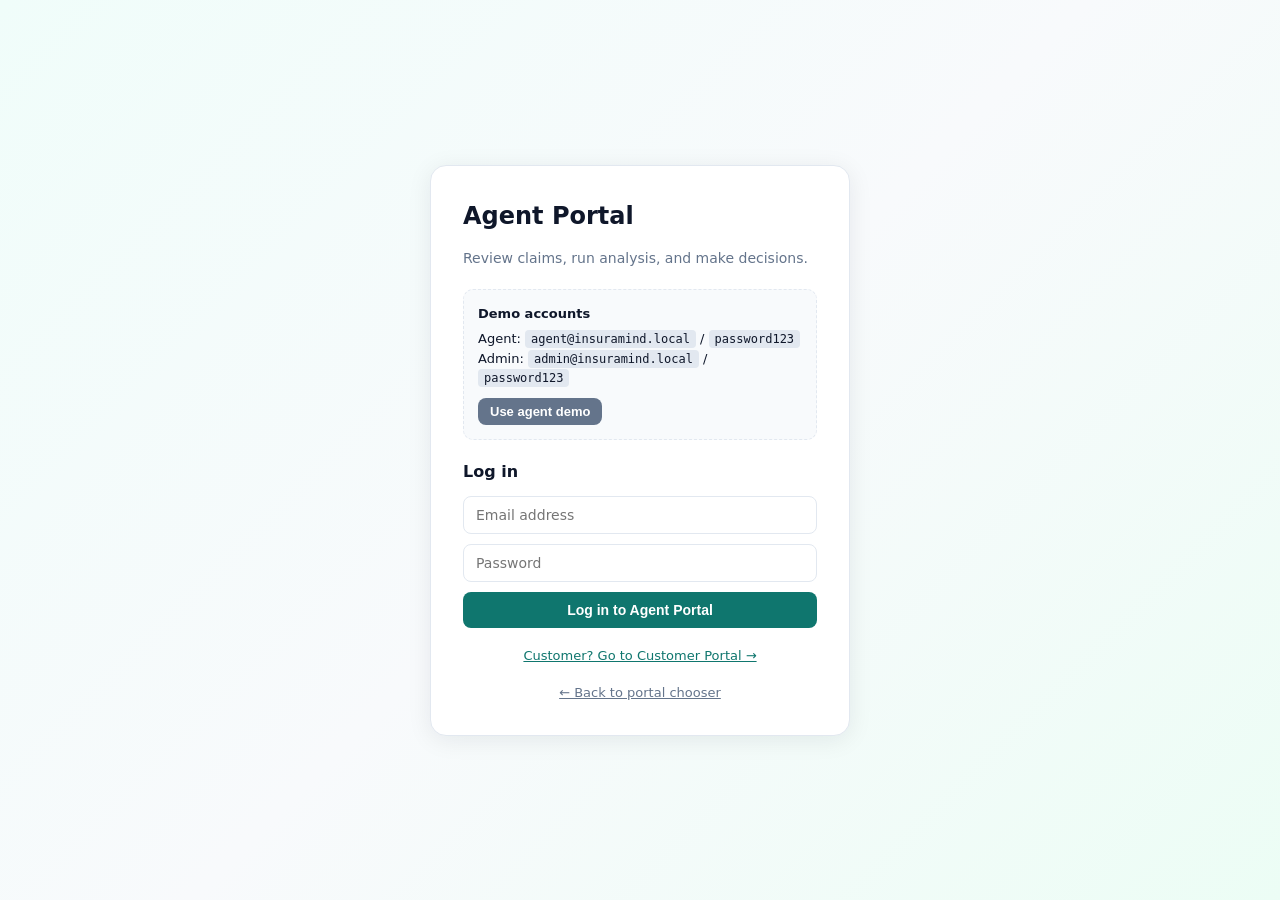
==== frontend/agent/index.html @ e440d272 "feat: initial release of Agentic Insurance Platform" ====
<!DOCTYPE html>
<html lang="en">
<head>
  <meta charset="UTF-8" />
  <meta name="viewport" content="width=device-width, initial-scale=1.0" />
  <title>Agent Portal - InsuraMind AI</title>
  <link rel="stylesheet" href="../assets/css/style.css?v=4" />
</head>
<body class="portal-agent" data-login-redirect="../pages/fraud-monitor.html" data-register-enabled="false" data-allowed-roles="agent,admin">
  <div class="auth-wrap">
    <div class="auth-card">
      <h2>Agent Portal</h2>
      <p class="subtitle">Review claims, run analysis, and make decisions.</p>

      <div class="demo-box">
        <strong>Demo accounts</strong>
        Agent: <code>agent@insuramind.local</code> / <code>password123</code><br />
        Admin: <code>admin@insuramind.local</code> / <code>password123</code><br />
        <button type="button" class="small secondary" style="margin-top:10px;" onclick="fillDemoCredentials('agent@insuramind.local', 'password123')">Use agent demo</button>
      </div>

      <div id="auth-error" class="error"></div>

      <h3 style="font-size:16px; margin-bottom:12px;">Log in</h3>
      <form onsubmit="handleLogin(event)">
        <input id="login-email" type="email" placeholder="Email address" required />
        <input id="login-password" type="password" placeholder="Password" required />
        <button type="submit" style="width:100%;">Log in to Agent Portal</button>
      </form>

      <a class="portal-link" href="../customer/index.html">Customer? Go to Customer Portal →</a>
      <a class="portal-link muted" href="../index.html">← Back to portal chooser</a>
    </div>
  </div>

  <script src="../assets/js/state.js?v=4"></script>
  <script src="../assets/js/api.js?v=4"></script>
  <script src="../assets/js/auth.js?v=4"></script>
</body>
</html>
---- frontend/assets/css/style.css ----
:root {
  --primary: #2563eb;
  --primary-dark: #1d4ed8;
  --agent: #0f766e;
  --agent-dark: #0d9488;
  --bg: #f1f5f9;
  --card: #ffffff;
  --border: #e2e8f0;
  --text: #0f172a;
  --muted: #64748b;
  --danger: #dc2626;
  --success: #16a34a;
  --warning: #d97706;
  --shadow: 0 4px 24px rgba(15, 23, 42, 0.08);
  --radius: 12px;
}

* { box-sizing: border-box; }

body {
  margin: 0;
  font-family: "Segoe UI", system-ui, -apple-system, sans-serif;
  background: var(--bg);
  color: var(--text);
  line-height: 1.5;
}

body.portal-agent { --primary: var(--agent); --primary-dark: var(--agent-dark); }

a { color: var(--primary); }

header {
  background: var(--card);
  border-bottom: 1px solid var(--border);
  padding: 0 24px;
  height: 60px;
  display: flex;
  justify-content: space-between;
  align-items: center;
  box-shadow: 0 1px 3px rgba(15, 23, 42, 0.04);
}

header .brand {
  display: flex;
  align-items: center;
  gap: 10px;
  font-weight: 700;
  font-size: 17px;
}

header .brand .tag {
  font-size: 11px;
  font-weight: 600;
  padding: 3px 8px;
  border-radius: 999px;
  background: #dbeafe;
  color: var(--primary);
  text-transform: uppercase;
  letter-spacing: 0.04em;
}

body.portal-agent header .brand .tag {
  background: #ccfbf1;
  color: var(--agent);
}

header nav a {
  margin-left: 6px;
  padding: 8px 12px;
  text-decoration: none;
  color: var(--muted);
  font-size: 14px;
  border-radius: 8px;
  transition: background 0.15s, color 0.15s;
}

header nav a:hover { background: #f8fafc; color: var(--text); }
header nav a.active { background: #eff6ff; color: var(--primary); font-weight: 600; }
body.portal-agent header nav a.active { background: #f0fdfa; color: var(--agent); }

main { max-width: 1024px; margin: 28px auto; padding: 0 20px 40px; }

.page-title { margin: 0 0 6px; font-size: 26px; }
.page-subtitle { margin: 0 0 24px; color: var(--muted); }

.card {
  background: var(--card);
  border: 1px solid var(--border);
  border-radius: var(--radius);
  padding: 22px;
  margin-bottom: 18px;
  box-shadow: var(--shadow);
}

.card h3 { margin-top: 0; }

.stat-row { display: flex; gap: 14px; flex-wrap: wrap; margin-bottom: 20px; }
.stat-box { flex: 1; min-width: 150px; }
.stat-box .label { font-size: 12px; color: var(--muted); text-transform: uppercase; letter-spacing: 0.04em; }
.stat-box .value { font-size: 24px; font-weight: 700; margin-top: 4px; }

input, select, textarea {
  width: 100%;
  padding: 10px 12px;
  margin-bottom: 10px;
  border: 1px solid var(--border);
  border-radius: 8px;
  font-family: inherit;
  font-size: 14px;
  background: #fff;
}

input:focus, select:focus, textarea:focus {
  outline: none;
  border-color: var(--primary);
  box-shadow: 0 0 0 3px rgba(37, 99, 235, 0.12);
}

textarea { min-height: 90px; resize: vertical; }

button {
  background: var(--primary);
  color: white;
  border: none;
  border-radius: 8px;
  padding: 10px 16px;
  cursor: pointer;
  font-size: 14px;
  font-weight: 600;
  transition: background 0.15s;
}

button:hover { background: var(--primary-dark); }
button.secondary { background: #64748b; }
button.secondary:hover { background: #475569; }
button.danger { background: var(--danger); }
button.danger:hover { background: #b91c1c; }
button.success { background: var(--success); }
button.success:hover { background: #15803d; }
button.small { padding: 6px 12px; font-size: 13px; }
button:disabled { opacity: 0.55; cursor: not-allowed; }

.btn-row { display: flex; gap: 8px; flex-wrap: wrap; margin-top: 8px; }

.badge {
  display: inline-block;
  padding: 3px 10px;
  border-radius: 999px;
  font-size: 12px;
  font-weight: 600;
  text-transform: capitalize;
}
.badge.submitted { background: #dbeafe; color: #1d4ed8; }
.badge.approved { background: #dcfce7; color: #15803d; }
.badge.rejected { background: #fee2e2; color: #b91c1c; }
.badge.pending { background: #fef3c7; color: #b45309; }

.error { color: var(--danger); font-size: 13px; margin-bottom: 8px; }
.success-msg { color: var(--success); font-size: 13px; }
.muted { color: var(--muted); font-size: 13px; }

/* Login / portal pages */
.auth-wrap {
  min-height: 100vh;
  display: flex;
  align-items: center;
  justify-content: center;
  padding: 24px;
  background: linear-gradient(135deg, #eff6ff 0%, #f8fafc 50%, #f0fdfa 100%);
}

body.portal-agent .auth-wrap {
  background: linear-gradient(135deg, #f0fdfa 0%, #f8fafc 50%, #ecfdf5 100%);
}

.auth-card {
  width: 100%;
  max-width: 420px;
  background: var(--card);
  border: 1px solid var(--border);
  border-radius: 16px;
  padding: 32px;
  box-shadow: var(--shadow);
}

.auth-card h1, .auth-card h2 { margin: 0 0 6px; font-size: 24px; }
.auth-card .subtitle { color: var(--muted); margin-bottom: 20px; font-size: 14px; }

.demo-box {
  background: #f8fafc;
  border: 1px dashed var(--border);
  border-radius: 10px;
  padding: 14px;
  margin-bottom: 20px;
  font-size: 13px;
}

.demo-box strong { display: block; margin-bottom: 6px; color: var(--text); }
.demo-box code {
  background: #e2e8f0;
  padding: 2px 6px;
  border-radius: 4px;
  font-size: 12px;
}

.auth-divider {
  border: none;
  border-top: 1px solid var(--border);
  margin: 22px 0;
}

.portal-link {
  display: block;
  text-align: center;
  margin-top: 18px;
  font-size: 13px;
}

.portal-grid {
  display: grid;
  grid-template-columns: repeat(auto-fit, minmax(260px, 1fr));
  gap: 20px;
  margin-top: 28px;
}

.portal-tile {
  text-decoration: none;
  color: inherit;
  background: var(--card);
  border: 1px solid var(--border);
  border-radius: 16px;
  padding: 28px 24px;
  box-shadow: var(--shadow);
  transition: transform 0.15s, box-shadow 0.15s;
}

.portal-tile:hover {
  transform: translateY(-2px);
  box-shadow: 0 8px 32px rgba(15, 23, 42, 0.12);
}

.portal-tile .icon { font-size: 32px; margin-bottom: 12px; }
.portal-tile h3 { margin: 0 0 8px; }
.portal-tile p { margin: 0; color: var(--muted); font-size: 14px; }

/* Tables */
.data-table { width: 100%; border-collapse: collapse; font-size: 14px; }
.data-table th, .data-table td {
  text-align: left;
  padding: 12px 10px;
  border-bottom: 1px solid var(--border);
}
.data-table th { color: var(--muted); font-weight: 600; font-size: 12px; text-transform: uppercase; }
.data-table tr:last-child td { border-bottom: none; }
.data-table code { font-size: 11px; background: #f1f5f9; padding: 2px 6px; border-radius: 4px; }

/* Claim cards */
.claim-card-header {
  display: flex;
  justify-content: space-between;
  align-items: flex-start;
  gap: 12px;
  flex-wrap: wrap;
}

.claim-meta { display: grid; grid-template-columns: repeat(auto-fit, minmax(140px, 1fr)); gap: 8px; margin: 12px 0; }
.claim-meta div { font-size: 13px; }
.claim-meta .label { color: var(--muted); font-size: 11px; text-transform: uppercase; }

.analysis-box {
  background: #f8fafc;
  border-radius: 8px;
  padding: 12px;
  margin-top: 10px;
  font-size: 13px;
  white-space: pre-wrap;
}

.empty-state {
  text-align: center;
  padding: 40px 20px;
  color: var(--muted);
}

.copilot-answer {
  min-height: 80px;
  white-space: pre-wrap;
  line-height: 1.6;
}
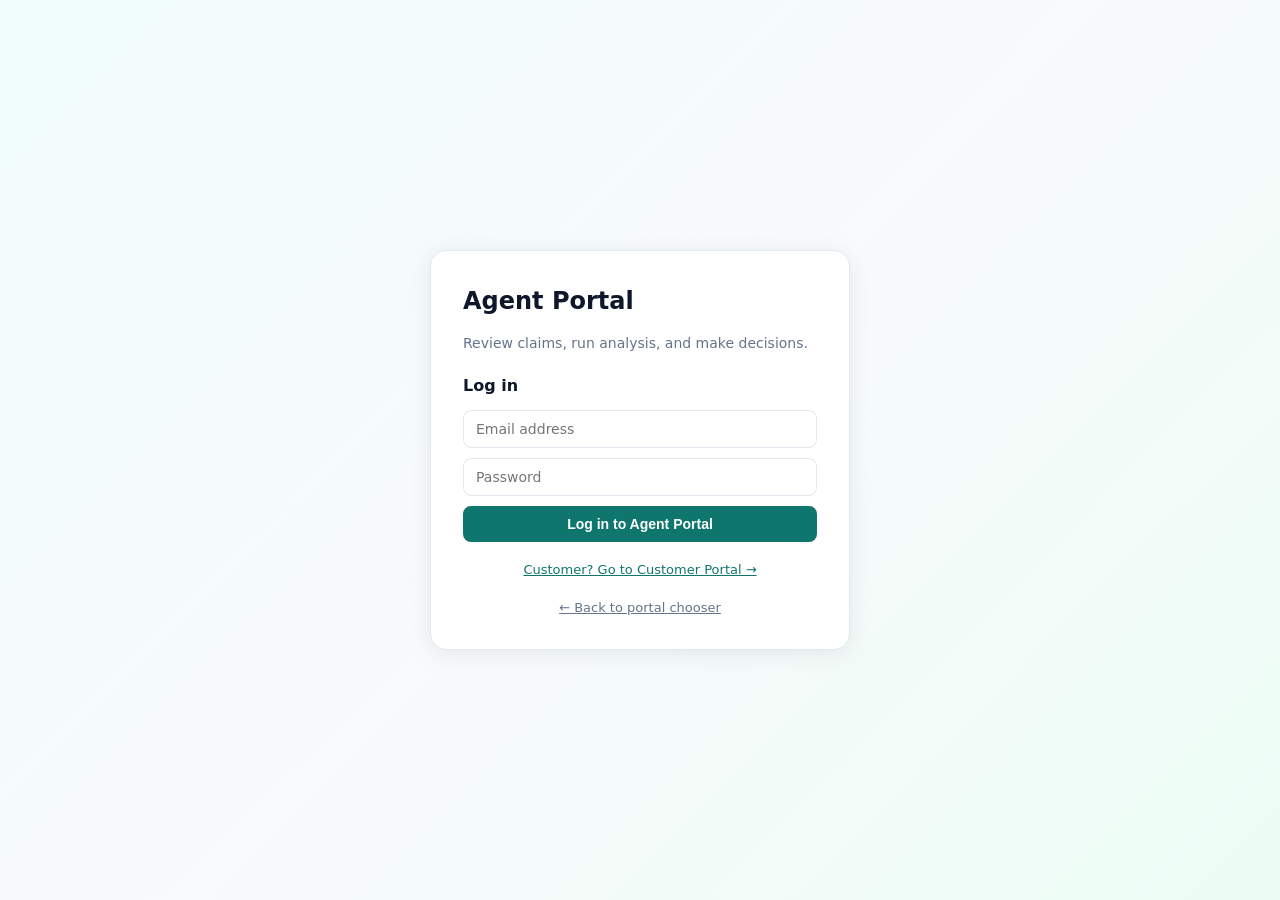
==== commit 93e2daa1: "Production deployment setup with Nginx, Docker, and Ollama initialization" ====
--- a/frontend/agent/index.html
+++ b/frontend/agent/index.html
@@ -12,12 +12,6 @@
       <h2>Agent Portal</h2>
       <p class="subtitle">Review claims, run analysis, and make decisions.</p>
 
-      <div class="demo-box">
-        <strong>Demo accounts</strong>
-        Agent: <code>agent@insuramind.local</code> / <code>password123</code><br />
-        Admin: <code>admin@insuramind.local</code> / <code>password123</code><br />
-        <button type="button" class="small secondary" style="margin-top:10px;" onclick="fillDemoCredentials('agent@insuramind.local', 'password123')">Use agent demo</button>
-      </div>
 
       <div id="auth-error" class="error"></div>
 
